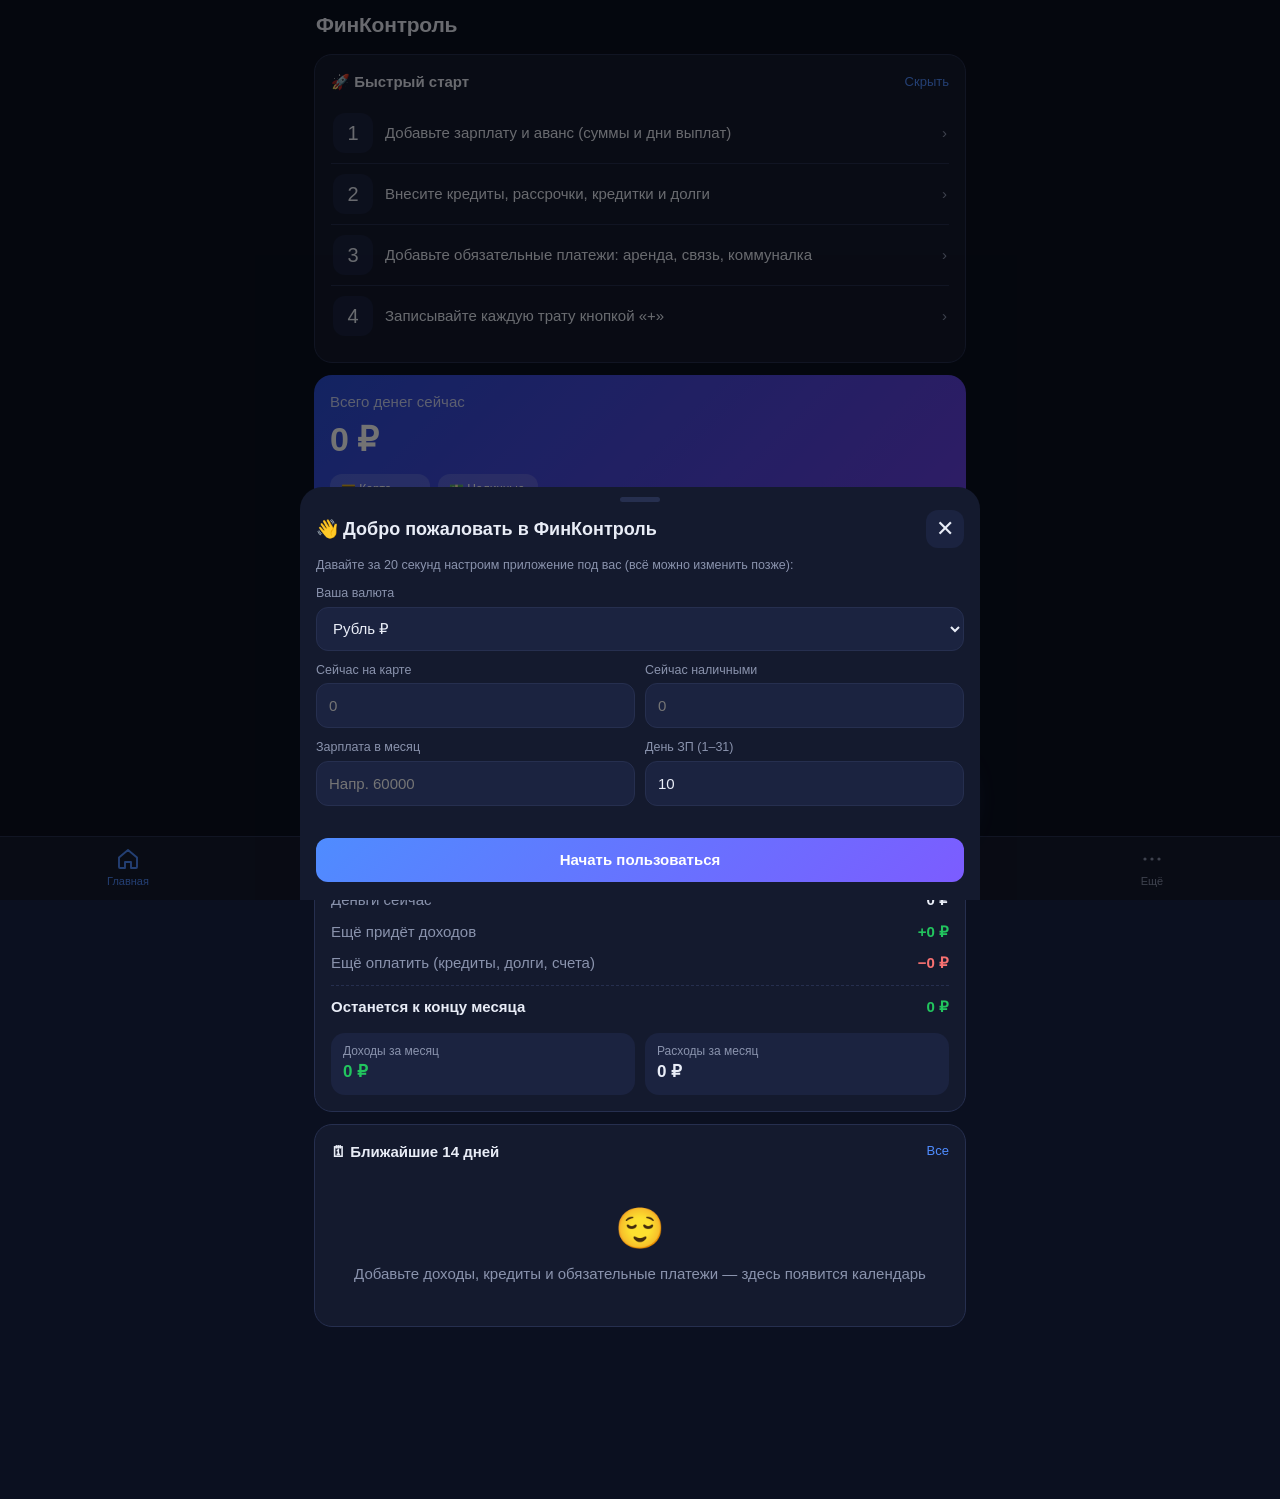
==== index.html @ 0f5fcc61 "Add files via upload" ====
<!doctype html>
<html lang="ru">
<head>
  <meta charset="utf-8">
  <meta name="viewport" content="width=device-width,initial-scale=1,viewport-fit=cover">
  <meta name="theme-color" content="#0b1020">
  <meta name="description" content="Личные финансы: долги, кредиты, зарплата, ежедневные траты и отчёты">
  <meta name="apple-mobile-web-app-capable" content="yes">
  <meta name="mobile-web-app-capable" content="yes">
  <meta name="apple-mobile-web-app-status-bar-style" content="black-translucent">
  <meta name="apple-mobile-web-app-title" content="ФинКонтроль">
  <link rel="manifest" href="manifest.webmanifest">
  <link rel="icon" href="icon.svg" type="image/svg+xml">
  <link rel="apple-touch-icon" href="icon.svg">
  <title>ФинКонтроль</title>
  <link rel="stylesheet" href="styles.css">
</head>
<body>
  <div id="app">
    <header class="topbar">
      <button id="backBtn" class="icon-btn hidden" data-act="back" aria-label="Назад">‹</button>
      <h1 id="title">ФинКонтроль</h1>
      <div id="topActions"></div>
    </header>

    <main id="view"></main>

    <button class="fab" data-act="quickAdd" aria-label="Добавить операцию">+</button>

    <nav class="tabbar">
      <button data-tab="home">
        <svg viewBox="0 0 24 24"><path d="M3 10.5 12 3l9 7.5V20a1 1 0 0 1-1 1h-5v-6H9v6H4a1 1 0 0 1-1-1z"/></svg>
        <span>Главная</span>
      </button>
      <button data-tab="ops">
        <svg viewBox="0 0 24 24"><path d="M4 6h16M4 12h16M4 18h10"/></svg>
        <span>Операции</span>
      </button>
      <button data-tab="debts">
        <svg viewBox="0 0 24 24"><rect x="2.5" y="5" width="19" height="14" rx="2.5"/><path d="M2.5 10h19M6 15h4"/></svg>
        <span>Долги</span>
      </button>
      <button data-tab="reports">
        <svg viewBox="0 0 24 24"><path d="M5 20V11M11 20V4M17 20v-6M2 20h20"/></svg>
        <span>Отчёты</span>
      </button>
      <button data-tab="more">
        <svg viewBox="0 0 24 24"><circle cx="5" cy="12" r="1.6"/><circle cx="12" cy="12" r="1.6"/><circle cx="19" cy="12" r="1.6"/></svg>
        <span>Ещё</span>
      </button>
    </nav>
  </div>

  <div id="sheetWrap" class="sheet-wrap hidden">
    <div class="sheet-backdrop" data-act="closeSheet"></div>
    <div class="sheet" id="sheet"></div>
  </div>

  <input type="file" id="importFile" accept=".json,application/json" hidden>
  <div id="toast" class="toast"></div>
  <div id="lock" class="lock hidden"></div>
  <div id="printArea"></div>

  <script src="core.js"></script>
  <script src="views.js"></script>
  <script src="app.js"></script>
</body>
</html>
---- styles.css ----
:root {
  --bg: #0b1020;
  --card: #141a2e;
  --card2: #1b2340;
  --line: #262f4f;
  --text: #e9edf7;
  --muted: #8a93ad;
  --accent: #4f8cff;
  --accent2: #7c5cff;
  --pos: #22c55e;
  --neg: #f87171;
  --warn: #f59e0b;
  --radius: 18px;
  --tab-h: 64px;
  --safe-b: env(safe-area-inset-bottom, 0px);
  --safe-t: env(safe-area-inset-top, 0px);
  color-scheme: dark;
}
[data-theme="light"] {
  --bg: #f2f4f9;
  --card: #ffffff;
  --card2: #eef1f8;
  --line: #e1e5ef;
  --text: #121829;
  --muted: #6b7490;
  --pos: #16a34a;
  --neg: #dc2626;
  color-scheme: light;
}

* { box-sizing: border-box; -webkit-tap-highlight-color: transparent; }
html, body { margin: 0; background: var(--bg); color: var(--text); }
body {
  font: 15px/1.45 -apple-system, BlinkMacSystemFont, "Segoe UI", Roboto, Inter, Arial, sans-serif;
  min-height: 100vh;
  -webkit-font-smoothing: antialiased;
}
button, input, select, textarea { font: inherit; color: inherit; }
.hidden { display: none !important; }

#app { max-width: 680px; margin: 0 auto; padding-bottom: calc(var(--tab-h) + var(--safe-b) + 96px); }

/* ---------- top bar ---------- */
.topbar {
  position: sticky; top: 0; z-index: 20;
  display: flex; align-items: center; gap: 8px;
  padding: calc(var(--safe-t) + 10px) 16px 10px;
  background: var(--bg);
  background: color-mix(in srgb, var(--bg) 88%, transparent);
  backdrop-filter: blur(14px); -webkit-backdrop-filter: blur(14px);
}
.topbar h1 { font-size: 21px; margin: 0; flex: 1; letter-spacing: -.2px; white-space: nowrap; overflow: hidden; text-overflow: ellipsis; }
.icon-btn {
  border: 0; background: var(--card2); width: 38px; height: 38px; border-radius: 12px;
  font-size: 22px; line-height: 1; cursor: pointer; display: inline-flex; align-items: center; justify-content: center; flex: none;
}
#view { padding: 4px 14px 0; }

/* ---------- tab bar ---------- */
.tabbar {
  position: fixed; left: 0; right: 0; bottom: 0; z-index: 30;
  display: flex; justify-content: space-around;
  height: calc(var(--tab-h) + var(--safe-b)); padding-bottom: var(--safe-b);
  background: var(--card); border-top: 1px solid var(--line);
}
.tabbar button {
  flex: 1; max-width: 140px; border: 0; background: none; color: var(--muted);
  display: flex; flex-direction: column; align-items: center; justify-content: center; gap: 3px;
  font-size: 11px; cursor: pointer;
}
.tabbar svg { width: 24px; height: 24px; fill: none; stroke: currentColor; stroke-width: 1.9; stroke-linecap: round; stroke-linejoin: round; }
.tabbar svg circle { fill: currentColor; stroke: none; }
.tabbar button.active { color: var(--accent); }

.fab {
  position: fixed; z-index: 31; right: max(18px, calc(50% - 322px));
  bottom: calc(var(--tab-h) + var(--safe-b) + 16px);
  width: 60px; height: 60px; border-radius: 20px; border: 0; cursor: pointer;
  background: linear-gradient(135deg, var(--accent), var(--accent2)); color: #fff;
  font-size: 34px; font-weight: 300; line-height: 1;
  box-shadow: 0 10px 30px rgba(79, 140, 255, .45);
}
.fab:active { transform: scale(.94); }

/* ---------- cards ---------- */
.card {
  background: var(--card); border: 1px solid var(--line); border-radius: var(--radius);
  padding: 16px; margin-bottom: 12px;
}
.card-title { font-weight: 650; font-size: 15px; margin-bottom: 10px; display: flex; align-items: center; justify-content: space-between; gap: 8px; }
.card-title .link { font-weight: 500; font-size: 13px; color: var(--accent); background: none; border: 0; cursor: pointer; padding: 0; }
.hero {
  background: linear-gradient(135deg, #2b4fd8 0%, #6a3fe0 100%); border: 0; color: #fff;
}
.hero .muted { color: rgba(255,255,255,.75); }
.big { font-size: 34px; font-weight: 750; letter-spacing: -.8px; margin: 2px 0 10px; }
.big2 { font-size: 28px; font-weight: 750; letter-spacing: -.5px; }
.hero .big.neg { color: #ffd0d0; }
.acc-chips { display: flex; gap: 8px; overflow-x: auto; scrollbar-width: none; }
.acc-chips::-webkit-scrollbar { display: none; }
.acc-chip {
  flex: none; background: rgba(255,255,255,.15); border-radius: 12px; padding: 7px 11px; cursor: pointer;
  display: flex; flex-direction: column; font-size: 12px; min-width: 100px;
}
.acc-chip b { font-size: 14px; }

.muted { color: var(--muted); }
.small { font-size: 12.5px; }
.pos { color: var(--pos); }
.neg { color: var(--neg); }
.warn { color: var(--warn); }
.center { text-align: center; }
.mt { margin-top: 10px; }
.divider { height: 1px; background: var(--line); margin: 12px 0; }

.kv { display: flex; justify-content: space-between; align-items: baseline; gap: 12px; padding: 5px 0; }
.kv span { color: var(--muted); }
.kv b { white-space: nowrap; }
.kv.total { border-top: 1px dashed var(--line); margin-top: 6px; padding-top: 10px; }
.kv.total span { color: var(--text); font-weight: 600; }
.row-between { display: flex; justify-content: space-between; gap: 8px; flex-wrap: wrap; }

.progress { height: 8px; background: var(--card2); border-radius: 99px; overflow: hidden; margin: 10px 0 8px; }
.progress i { display: block; height: 100%; border-radius: 99px; background: var(--accent); transition: width .3s; }
.progress.thin { height: 5px; margin: 6px 0 0; }

.stats { display: grid; grid-template-columns: repeat(2, 1fr); gap: 10px; }
.stat { background: var(--card2); border-radius: 14px; padding: 10px 12px; }
.stat span { display: block; color: var(--muted); font-size: 12px; }
.stat b { font-size: 17px; }

/* ---------- rows / lists ---------- */
.list { display: flex; flex-direction: column; }
.row {
  display: flex; align-items: center; gap: 12px; padding: 10px 2px;
  border-bottom: 1px solid var(--line); cursor: default;
}
.row:last-child { border-bottom: 0; }
.row[data-act] { cursor: pointer; }
.row .ico {
  width: 40px; height: 40px; flex: none; border-radius: 12px; background: var(--card2);
  display: flex; align-items: center; justify-content: center; font-size: 20px;
}
.row .grow { flex: 1; min-width: 0; }
.row .t { font-weight: 560; white-space: nowrap; overflow: hidden; text-overflow: ellipsis; }
.row .s { color: var(--muted); font-size: 12.5px; white-space: nowrap; overflow: hidden; text-overflow: ellipsis; }
.row .amt { font-weight: 650; white-space: nowrap; text-align: right; }
.row.done { opacity: .55; }
.row.overdue .s { color: var(--neg); }
.day-head {
  display: flex; justify-content: space-between; font-size: 13px; color: var(--muted);
  padding: 14px 4px 4px; font-weight: 600;
}
.empty { text-align: center; color: var(--muted); padding: 26px 10px; }
.empty .e { font-size: 40px; display: block; margin-bottom: 6px; }

.badge { font-size: 11.5px; padding: 3px 8px; border-radius: 99px; background: var(--card2); color: var(--muted); white-space: nowrap; }
.badge.ok { background: rgba(34,197,94,.15); color: var(--pos); }
.badge.bad { background: rgba(248,113,113,.15); color: var(--neg); }
.badge.wn { background: rgba(245,158,11,.15); color: var(--warn); }

.alert {
  border-radius: 14px; padding: 12px 14px; margin-bottom: 12px; font-size: 14px;
  background: rgba(248,113,113,.12); border: 1px solid rgba(248,113,113,.35);
}
.alert.info { background: rgba(79,140,255,.1); border-color: rgba(79,140,255,.35); }
.alert.ok { background: rgba(34,197,94,.1); border-color: rgba(34,197,94,.35); }
.alert.wn { background: rgba(245,158,11,.1); border-color: rgba(245,158,11,.4); }

/* ---------- buttons ---------- */
.btn {
  border: 0; border-radius: 12px; padding: 11px 16px; cursor: pointer; font-weight: 600;
  background: var(--card2); display: inline-flex; align-items: center; justify-content: center; gap: 6px;
}
.btn.sm { padding: 7px 11px; font-size: 13px; border-radius: 10px; }
.btn.primary { background: linear-gradient(135deg, var(--accent), var(--accent2)); color: #fff; }
.btn.danger { background: rgba(248,113,113,.15); color: var(--neg); }
.btn.ghost { background: transparent; border: 1px dashed var(--line); color: var(--accent); }
.btn.block { width: 100%; }
.btn:active { transform: scale(.97); }
.btns { display: flex; gap: 8px; flex-wrap: wrap; margin-top: 12px; }
.btns .btn { flex: 1; min-width: 120px; }
.grow { flex: 1; }

.chips { display: flex; gap: 6px; overflow-x: auto; padding: 2px 0 10px; scrollbar-width: none; }
.chips::-webkit-scrollbar { display: none; }
.chip {
  flex: none; border: 1px solid var(--line); background: var(--card); border-radius: 99px;
  padding: 7px 13px; font-size: 13px; cursor: pointer; white-space: nowrap;
}
.chip.active { background: var(--accent); border-color: var(--accent); color: #fff; }

.month-switch { display: flex; align-items: center; justify-content: space-between; margin-bottom: 10px; }
.month-switch b { font-size: 17px; }
.search {
  width: 100%; border: 1px solid var(--line); background: var(--card); border-radius: 12px;
  padding: 11px 14px; margin-bottom: 10px; outline: none;
}

/* ---------- menu tiles ---------- */
.tiles { display: grid; grid-template-columns: repeat(2, 1fr); gap: 10px; }
.tile {
  background: var(--card); border: 1px solid var(--line); border-radius: var(--radius);
  padding: 14px; cursor: pointer; text-align: left;
}
.tile .e { font-size: 26px; }
.tile b { display: block; margin-top: 6px; }
.tile span { color: var(--muted); font-size: 12.5px; }

/* ---------- debt card ---------- */
.debt .head { display: flex; gap: 12px; align-items: center; }
.debt .head .ico { width: 44px; height: 44px; border-radius: 14px; background: var(--card2); display: flex; align-items: center; justify-content: center; font-size: 22px; flex: none; }
.debt .rem { font-size: 22px; font-weight: 750; }
.debt .meta { display: grid; grid-template-columns: repeat(3, 1fr); gap: 8px; margin-top: 10px; }
.debt .meta div { background: var(--card2); border-radius: 12px; padding: 8px 10px; font-size: 12px; color: var(--muted); }
.debt .meta b { display: block; color: var(--text); font-size: 13.5px; }
.debt .close-txt { font-size: 13px; margin-top: 10px; }

.strategy { display: grid; grid-template-columns: 1fr 1fr; gap: 10px; }
.strategy > div { background: var(--card2); border-radius: 14px; padding: 12px; }
.strategy h4 { margin: 0 0 6px; font-size: 14px; }
.strategy ol { margin: 6px 0 0; padding-left: 18px; font-size: 12.5px; color: var(--muted); }

/* ---------- reports ---------- */
.donut-wrap { display: flex; justify-content: center; margin: 4px 0 8px; }
.donut { width: 210px; height: 210px; }
.donut .d1 { font-size: 16px; font-weight: 750; fill: var(--text); }
.donut .d2 { font-size: 10px; fill: var(--muted); }
.dot { width: 10px; height: 10px; border-radius: 50%; flex: none; }
.bars { display: flex; align-items: flex-end; gap: 2px; height: 140px; padding-top: 6px; }
.bar { flex: 1; height: 100%; display: flex; flex-direction: column; justify-content: flex-end; align-items: center; min-width: 0; }
.bar i { display: block; width: 100%; max-width: 22px; background: linear-gradient(180deg, var(--accent), var(--accent2)); border-radius: 4px 4px 1px 1px; min-height: 1px; }
.bar span { font-size: 9.5px; color: var(--muted); height: 14px; margin-top: 3px; white-space: nowrap; }
.insight { display: flex; gap: 10px; padding: 8px 0; border-bottom: 1px solid var(--line); font-size: 14px; }
.insight:last-child { border-bottom: 0; }
.insight .e { font-size: 20px; flex: none; }

/* ---------- forms / sheet ---------- */
.sheet-wrap { position: fixed; inset: 0; z-index: 100; }
.sheet-backdrop { position: absolute; inset: 0; background: rgba(0,0,0,.55); opacity: 0; transition: opacity .2s; }
.sheet {
  position: absolute; left: 0; right: 0; bottom: 0; margin: 0 auto; max-width: 680px;
  max-height: 92vh; overflow-y: auto; overscroll-behavior: contain;
  background: var(--card); border-radius: 22px 22px 0 0; padding: 8px 16px calc(18px + var(--safe-b));
  transform: translateY(100%); transition: transform .22s ease-out;
}
.sheet-wrap.open .sheet { transform: none; }
.sheet-wrap.open .sheet-backdrop { opacity: 1; }
.sheet-handle { width: 40px; height: 5px; border-radius: 9px; background: var(--line); margin: 2px auto 8px; }
.sheet-head { display: flex; align-items: center; justify-content: space-between; margin-bottom: 8px; }
.sheet-head h3 { margin: 0; font-size: 18px; }
.sheet-actions { display: flex; gap: 8px; margin-top: 14px; position: sticky; bottom: 0; background: var(--card); padding-top: 8px; }

.form { display: flex; flex-direction: column; gap: 10px; }
.field { display: flex; flex-direction: column; gap: 4px; min-width: 0; }
.field > span { font-size: 12.5px; color: var(--muted); }
.field small { color: var(--muted); font-size: 11.5px; }
.field input, .field select, .field textarea, .inp {
  width: 100%; border: 1px solid var(--line); background: var(--card2); border-radius: 12px;
  padding: 11px 12px; outline: none; min-height: 44px;
}
.field input:focus, .field select:focus, .inp:focus, .amount-input:focus { border-color: var(--accent); }
.grid2 { display: grid; grid-template-columns: 1fr 1fr; gap: 10px; }
.check { display: flex; align-items: center; gap: 10px; font-size: 14px; padding: 4px 0; }
.check input { width: 20px; height: 20px; accent-color: var(--accent); }
.amount-input {
  width: 100%; border: 1px solid var(--line); background: var(--card2); border-radius: 14px;
  padding: 12px; font-size: 32px; font-weight: 750; text-align: center; outline: none;
}
.preview { background: var(--card2); border-radius: 12px; padding: 10px 12px; font-size: 13.5px; }
.preview:empty { display: none; }

.seg { display: flex; background: var(--card2); border-radius: 12px; padding: 3px; }
.seg label { flex: 1; }
.seg input { display: none; }
.seg span { display: block; text-align: center; padding: 9px 6px; border-radius: 10px; cursor: pointer; font-weight: 600; font-size: 14px; color: var(--muted); }
.seg input:checked + span { background: var(--card); color: var(--text); box-shadow: 0 1px 4px rgba(0,0,0,.2); }

.cat-grid { display: grid; grid-template-columns: repeat(4, 1fr); gap: 6px; max-height: 236px; overflow-y: auto; }
.cat-grid:empty { display: none; }
.cat-chip input { display: none; }
.cat-chip span {
  display: flex; flex-direction: column; align-items: center; gap: 2px; text-align: center;
  padding: 7px 3px; border-radius: 12px; border: 1.5px solid transparent; background: var(--card2);
  font-size: 11px; line-height: 1.15; cursor: pointer; height: 100%; word-break: break-word;
}
.cat-chip b { font-size: 21px; font-weight: 400; }
.cat-chip input:checked + span { border-color: var(--c, var(--accent)); background: color-mix(in srgb, var(--c, var(--accent)) 18%, var(--card2)); }

.palette { display: flex; flex-wrap: wrap; gap: 8px; }
.palette label input { display: none; }
.palette .sw { width: 30px; height: 30px; border-radius: 50%; display: block; border: 3px solid transparent; cursor: pointer; }
.palette input:checked + .sw { border-color: var(--text); }
.emoji-pick { display: flex; flex-wrap: wrap; gap: 4px; }
.emoji-pick button { border: 0; background: var(--card2); border-radius: 8px; width: 36px; height: 36px; font-size: 19px; cursor: pointer; }

.budget-inp { width: 110px; text-align: right; }

/* ---------- toast ---------- */
.toast {
  position: fixed; left: 50%; bottom: calc(var(--tab-h) + var(--safe-b) + 90px); z-index: 200;
  transform: translateX(-50%) translateY(20px); opacity: 0; pointer-events: none;
  background: #111827; color: #fff; padding: 10px 16px; border-radius: 12px; font-size: 14px;
  transition: .2s; max-width: 90vw; text-align: center; box-shadow: 0 8px 24px rgba(0,0,0,.35);
}
.toast.show { opacity: 1; transform: translateX(-50%) translateY(0); }

/* ---------- lock ---------- */
.lock { position: fixed; inset: 0; z-index: 500; background: var(--bg); display: flex; align-items: center; justify-content: center; }
.lock-box { text-align: center; }
.lock-logo { font-size: 46px; }
.dots { display: flex; gap: 14px; justify-content: center; margin: 18px 0 26px; }
.dots i { width: 14px; height: 14px; border-radius: 50%; border: 2px solid var(--muted); }
.dots i.on { background: var(--accent); border-color: var(--accent); }
.keypad { display: grid; grid-template-columns: repeat(3, 74px); gap: 14px; }
.keypad button { height: 74px; border-radius: 50%; border: 0; background: var(--card2); font-size: 26px; cursor: pointer; }
.lock-forgot { margin-top: 22px; background: none; border: 0; color: var(--muted); font-size: 13px; cursor: pointer; }

/* ---------- print ---------- */
#printArea { display: none; }
@media print {
  body { background: #fff; color: #000; }
  #app, .sheet-wrap, .toast, .lock { display: none !important; }
  #printArea { display: block; font: 12px/1.4 Arial, sans-serif; color: #000; }
  #printArea h1 { font-size: 20px; margin: 0 0 4px; }
  #printArea h2 { font-size: 15px; margin: 18px 0 6px; }
  #printArea table { width: 100%; border-collapse: collapse; }
  #printArea th, #printArea td { border-bottom: 1px solid #ccc; padding: 4px 6px; text-align: left; }
  #printArea td.r, #printArea th.r { text-align: right; }
}

@media (max-width: 380px) {
  .cat-grid { grid-template-columns: repeat(3, 1fr); }
  .big { font-size: 30px; }
  .debt .meta { grid-template-columns: repeat(2, 1fr); }
  .strategy { grid-template-columns: 1fr; }
}
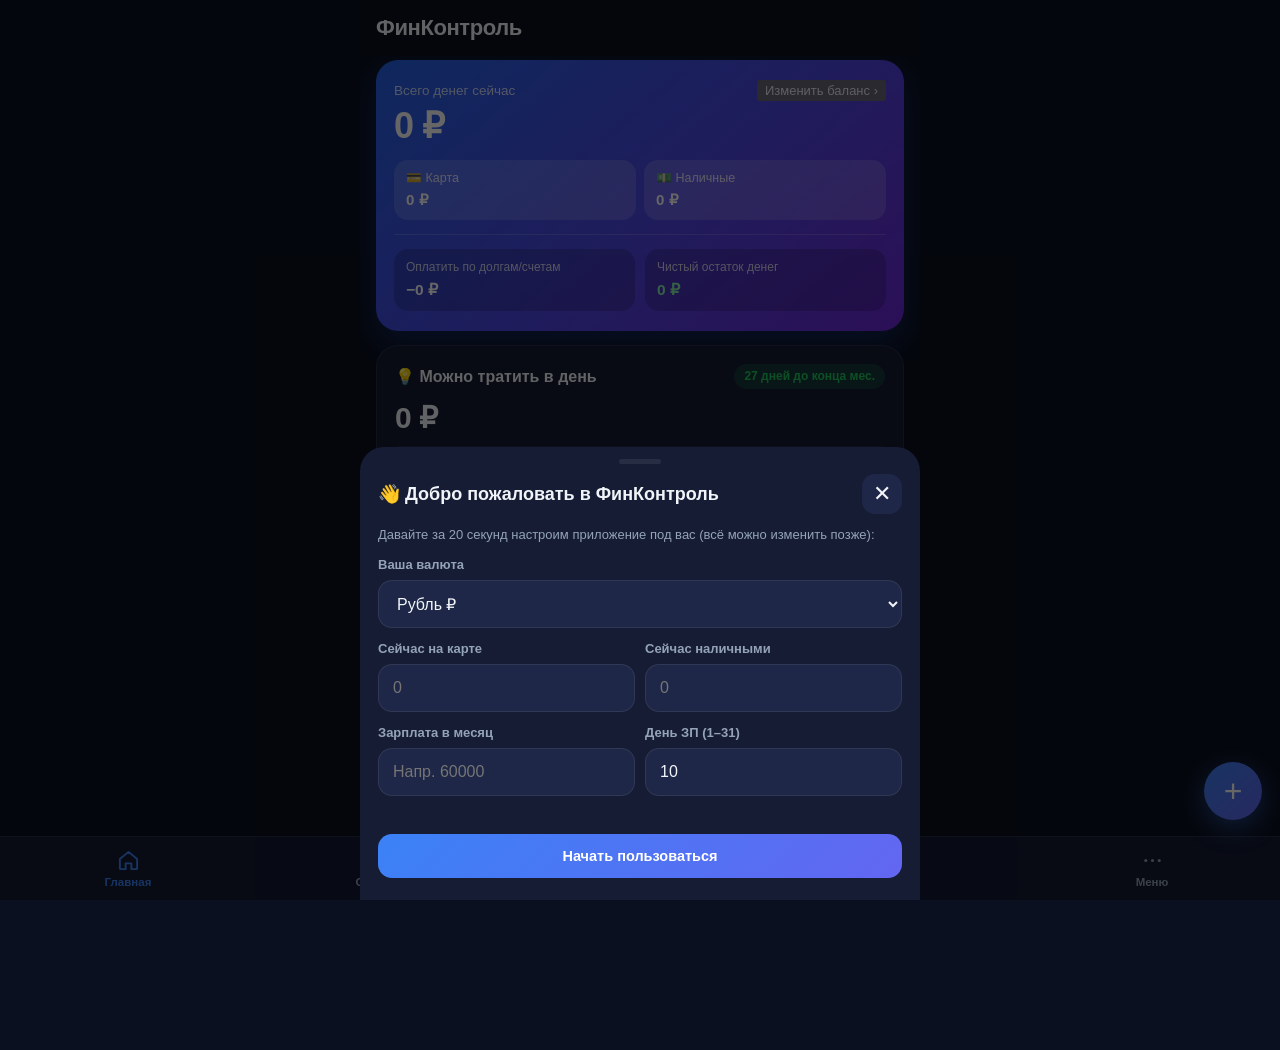
==== commit 3bc29919: "Add files via upload" ====
--- a/index.html
+++ b/index.html
@@ -2,18 +2,19 @@
 <html lang="ru">
 <head>
   <meta charset="utf-8">
-  <meta name="viewport" content="width=device-width,initial-scale=1,viewport-fit=cover">
+  <meta name="viewport" content="width=device-width,initial-scale=1,maximum-scale=1,minimum-scale=1,user-scalable=no,viewport-fit=cover">
   <meta name="theme-color" content="#0b1020">
   <meta name="description" content="Личные финансы: долги, кредиты, зарплата, ежедневные траты и отчёты">
   <meta name="apple-mobile-web-app-capable" content="yes">
   <meta name="mobile-web-app-capable" content="yes">
   <meta name="apple-mobile-web-app-status-bar-style" content="black-translucent">
   <meta name="apple-mobile-web-app-title" content="ФинКонтроль">
+  <meta name="format-detection" content="telephone=no">
   <link rel="manifest" href="manifest.webmanifest">
   <link rel="icon" href="icon.svg" type="image/svg+xml">
   <link rel="apple-touch-icon" href="icon.svg">
   <title>ФинКонтроль</title>
-  <link rel="stylesheet" href="styles.css">
+  <link rel="stylesheet" href="styles.css?v=2">
 </head>
 <body>
   <div id="app">
@@ -46,7 +47,7 @@
       </button>
       <button data-tab="more">
         <svg viewBox="0 0 24 24"><circle cx="5" cy="12" r="1.6"/><circle cx="12" cy="12" r="1.6"/><circle cx="19" cy="12" r="1.6"/></svg>
-        <span>Ещё</span>
+        <span>Меню</span>
       </button>
     </nav>
   </div>
@@ -61,8 +62,8 @@
   <div id="lock" class="lock hidden"></div>
   <div id="printArea"></div>
 
-  <script src="core.js"></script>
-  <script src="views.js"></script>
-  <script src="app.js"></script>
+  <script src="core.js?v=2"></script>
+  <script src="views.js?v=2"></script>
+  <script src="app.js?v=2"></script>
 </body>
 </html>
--- a/styles.css
+++ b/styles.css
@@ -1,311 +1,887 @@
 :root {
   --bg: #0b1020;
-  --card: #141a2e;
-  --card2: #1b2340;
-  --line: #262f4f;
-  --text: #e9edf7;
-  --muted: #8a93ad;
-  --accent: #4f8cff;
-  --accent2: #7c5cff;
+  --card: #151c33;
+  --card2: #1e2747;
+  --line: rgba(255, 255, 255, 0.08);
+  --text: #f1f5f9;
+  --muted: #94a3b8;
+  --accent: #3b82f6;
+  --accent2: #6366f1;
   --pos: #22c55e;
   --neg: #f87171;
   --warn: #f59e0b;
-  --radius: 18px;
+  --radius: 22px;
   --tab-h: 64px;
   --safe-b: env(safe-area-inset-bottom, 0px);
   --safe-t: env(safe-area-inset-top, 0px);
   color-scheme: dark;
 }
 [data-theme="light"] {
-  --bg: #f2f4f9;
+  --bg: #f1f5f9;
   --card: #ffffff;
-  --card2: #eef1f8;
-  --line: #e1e5ef;
-  --text: #121829;
-  --muted: #6b7490;
+  --card2: #f1f5f9;
+  --line: rgba(15, 23, 42, 0.08);
+  --text: #0f172a;
+  --muted: #64748b;
   --pos: #16a34a;
   --neg: #dc2626;
   color-scheme: light;
 }
 
-* { box-sizing: border-box; -webkit-tap-highlight-color: transparent; }
-html, body { margin: 0; background: var(--bg); color: var(--text); }
+/* Жёсткая фиксация от шатания влево-вправо и зума на iPhone */
+*, *::before, *::after {
+  box-sizing: border-box;
+  -webkit-tap-highlight-color: transparent;
+}
+html, body {
+  margin: 0;
+  padding: 0;
+  width: 100%;
+  max-width: 100vw;
+  overflow-x: hidden;
+  overscroll-behavior-x: none;
+  background: var(--bg);
+  color: var(--text);
+  -webkit-text-size-adjust: 100%;
+  touch-action: pan-y;
+  user-select: none;
+  -webkit-user-select: none;
+}
 body {
-  font: 15px/1.45 -apple-system, BlinkMacSystemFont, "Segoe UI", Roboto, Inter, Arial, sans-serif;
+  font: 15.5px/1.45 -apple-system, BlinkMacSystemFont, "SF Pro Text", "Segoe UI", Roboto, sans-serif;
   min-height: 100vh;
+  min-height: 100dvh;
   -webkit-font-smoothing: antialiased;
 }
-button, input, select, textarea { font: inherit; color: inherit; }
+input, textarea, select {
+  user-select: text;
+  -webkit-user-select: text;
+  /* ВАЖНО: 16px запрещает iOS Safari приближать страницу при нажатии на поле! */
+  font-size: 16px !important;
+  font-family: inherit;
+  color: inherit;
+}
+button {
+  font-family: inherit;
+  font-size: inherit;
+  color: inherit;
+  touch-action: manipulation;
+}
 .hidden { display: none !important; }
 
-#app { max-width: 680px; margin: 0 auto; padding-bottom: calc(var(--tab-h) + var(--safe-b) + 96px); }
-
-/* ---------- top bar ---------- */
+#app {
+  width: 100%;
+  max-width: 560px;
+  margin: 0 auto;
+  padding-bottom: calc(var(--tab-h) + var(--safe-b) + 92px);
+  overflow-x: hidden;
+}
+
+/* ---------- Шапка ---------- */
 .topbar {
-  position: sticky; top: 0; z-index: 20;
-  display: flex; align-items: center; gap: 8px;
-  padding: calc(var(--safe-t) + 10px) 16px 10px;
+  position: sticky;
+  top: 0;
+  z-index: 20;
+  display: flex;
+  align-items: center;
+  gap: 10px;
+  padding: calc(var(--safe-t) + 12px) 16px 12px;
   background: var(--bg);
-  background: color-mix(in srgb, var(--bg) 88%, transparent);
-  backdrop-filter: blur(14px); -webkit-backdrop-filter: blur(14px);
-}
-.topbar h1 { font-size: 21px; margin: 0; flex: 1; letter-spacing: -.2px; white-space: nowrap; overflow: hidden; text-overflow: ellipsis; }
+  background: color-mix(in srgb, var(--bg) 90%, transparent);
+  backdrop-filter: blur(16px);
+  -webkit-backdrop-filter: blur(16px);
+}
+.topbar h1 {
+  font-size: 22px;
+  font-weight: 750;
+  margin: 0;
+  flex: 1;
+  letter-spacing: -0.4px;
+  white-space: nowrap;
+  overflow: hidden;
+  text-overflow: ellipsis;
+}
 .icon-btn {
-  border: 0; background: var(--card2); width: 38px; height: 38px; border-radius: 12px;
-  font-size: 22px; line-height: 1; cursor: pointer; display: inline-flex; align-items: center; justify-content: center; flex: none;
-}
-#view { padding: 4px 14px 0; }
-
-/* ---------- tab bar ---------- */
+  border: 0;
+  background: var(--card2);
+  width: 40px;
+  height: 40px;
+  border-radius: 13px;
+  font-size: 22px;
+  line-height: 1;
+  cursor: pointer;
+  display: inline-flex;
+  align-items: center;
+  justify-content: center;
+  flex: none;
+}
+#view {
+  padding: 4px 16px 0;
+  width: 100%;
+  overflow-x: hidden;
+}
+
+/* ---------- Нижнее меню (TabBar) ---------- */
 .tabbar {
-  position: fixed; left: 0; right: 0; bottom: 0; z-index: 30;
-  display: flex; justify-content: space-around;
-  height: calc(var(--tab-h) + var(--safe-b)); padding-bottom: var(--safe-b);
-  background: var(--card); border-top: 1px solid var(--line);
+  position: fixed;
+  left: 0;
+  right: 0;
+  bottom: 0;
+  z-index: 30;
+  display: flex;
+  justify-content: space-around;
+  height: calc(var(--tab-h) + var(--safe-b));
+  padding-bottom: var(--safe-b);
+  background: var(--card);
+  background: color-mix(in srgb, var(--card) 94%, transparent);
+  backdrop-filter: blur(20px);
+  -webkit-backdrop-filter: blur(20px);
+  border-top: 1px solid var(--line);
 }
 .tabbar button {
-  flex: 1; max-width: 140px; border: 0; background: none; color: var(--muted);
-  display: flex; flex-direction: column; align-items: center; justify-content: center; gap: 3px;
-  font-size: 11px; cursor: pointer;
-}
-.tabbar svg { width: 24px; height: 24px; fill: none; stroke: currentColor; stroke-width: 1.9; stroke-linecap: round; stroke-linejoin: round; }
+  flex: 1;
+  max-width: 120px;
+  border: 0;
+  background: none;
+  color: var(--muted);
+  display: flex;
+  flex-direction: column;
+  align-items: center;
+  justify-content: center;
+  gap: 4px;
+  font-size: 11.5px;
+  font-weight: 550;
+  cursor: pointer;
+  padding: 4px 0;
+}
+.tabbar svg {
+  width: 23px;
+  height: 23px;
+  fill: none;
+  stroke: currentColor;
+  stroke-width: 2;
+  stroke-linecap: round;
+  stroke-linejoin: round;
+}
 .tabbar svg circle { fill: currentColor; stroke: none; }
-.tabbar button.active { color: var(--accent); }
-
+.tabbar button.active { color: var(--accent); font-weight: 650; }
+
+/* Плавающая кнопка "+" */
 .fab {
-  position: fixed; z-index: 31; right: max(18px, calc(50% - 322px));
+  position: fixed;
+  z-index: 31;
+  right: 18px;
   bottom: calc(var(--tab-h) + var(--safe-b) + 16px);
-  width: 60px; height: 60px; border-radius: 20px; border: 0; cursor: pointer;
-  background: linear-gradient(135deg, var(--accent), var(--accent2)); color: #fff;
-  font-size: 34px; font-weight: 300; line-height: 1;
-  box-shadow: 0 10px 30px rgba(79, 140, 255, .45);
-}
-.fab:active { transform: scale(.94); }
-
-/* ---------- cards ---------- */
+  width: 58px;
+  height: 58px;
+  border-radius: 50%;
+  border: 0;
+  cursor: pointer;
+  background: linear-gradient(135deg, var(--accent), var(--accent2));
+  color: #fff;
+  font-size: 32px;
+  font-weight: 400;
+  line-height: 1;
+  display: flex;
+  align-items: center;
+  justify-content: center;
+  box-shadow: 0 8px 25px rgba(59, 130, 246, 0.45);
+}
+.fab:active { transform: scale(0.93); }
+
+/* ---------- Карточки ---------- */
 .card {
-  background: var(--card); border: 1px solid var(--line); border-radius: var(--radius);
-  padding: 16px; margin-bottom: 12px;
-}
-.card-title { font-weight: 650; font-size: 15px; margin-bottom: 10px; display: flex; align-items: center; justify-content: space-between; gap: 8px; }
-.card-title .link { font-weight: 500; font-size: 13px; color: var(--accent); background: none; border: 0; cursor: pointer; padding: 0; }
+  background: var(--card);
+  border: 1px solid var(--line);
+  border-radius: var(--radius);
+  padding: 18px;
+  margin-bottom: 14px;
+  width: 100%;
+  overflow: hidden;
+}
+.card-title {
+  font-weight: 700;
+  font-size: 16px;
+  margin-bottom: 12px;
+  display: flex;
+  align-items: center;
+  justify-content: space-between;
+  gap: 8px;
+}
+.card-title .link {
+  font-weight: 600;
+  font-size: 13.5px;
+  color: var(--accent);
+  background: none;
+  border: 0;
+  cursor: pointer;
+  padding: 4px 0;
+  white-space: nowrap;
+}
+
+/* Главная карточка баланса */
 .hero {
-  background: linear-gradient(135deg, #2b4fd8 0%, #6a3fe0 100%); border: 0; color: #fff;
-}
-.hero .muted { color: rgba(255,255,255,.75); }
-.big { font-size: 34px; font-weight: 750; letter-spacing: -.8px; margin: 2px 0 10px; }
-.big2 { font-size: 28px; font-weight: 750; letter-spacing: -.5px; }
-.hero .big.neg { color: #ffd0d0; }
-.acc-chips { display: flex; gap: 8px; overflow-x: auto; scrollbar-width: none; }
-.acc-chips::-webkit-scrollbar { display: none; }
+  background: linear-gradient(140deg, #2563eb 0%, #4f46e5 55%, #6d28d9 100%);
+  border: 0;
+  color: #fff;
+  padding: 20px 18px;
+  box-shadow: 0 12px 32px rgba(37, 99, 235, 0.28);
+}
+.hero .muted { color: rgba(255, 255, 255, 0.78); }
+.big {
+  font-size: clamp(28px, 8vw, 36px);
+  font-weight: 800;
+  letter-spacing: -0.8px;
+  margin: 4px 0 14px;
+  line-height: 1.15;
+  word-break: break-word;
+}
+.big2 {
+  font-size: clamp(24px, 7vw, 30px);
+  font-weight: 800;
+  letter-spacing: -0.6px;
+  line-height: 1.15;
+}
+.hero .big.neg { color: #fecaca; }
+
+.hero-summary {
+  display: grid;
+  grid-template-columns: 1fr 1fr;
+  gap: 10px;
+  margin-top: 14px;
+  padding-top: 14px;
+  border-top: 1px solid rgba(255, 255, 255, 0.16);
+}
+.hero-box {
+  background: rgba(0, 0, 0, 0.18);
+  border-radius: 14px;
+  padding: 10px 12px;
+}
+.hero-box span {
+  display: block;
+  font-size: 12px;
+  color: rgba(255, 255, 255, 0.78);
+  margin-bottom: 2px;
+}
+.hero-box b {
+  font-size: 15.5px;
+  font-weight: 750;
+  display: block;
+}
+
+.acc-chips {
+  display: grid;
+  grid-template-columns: repeat(auto-fit, minmax(125px, 1fr));
+  gap: 8px;
+}
 .acc-chip {
-  flex: none; background: rgba(255,255,255,.15); border-radius: 12px; padding: 7px 11px; cursor: pointer;
-  display: flex; flex-direction: column; font-size: 12px; min-width: 100px;
-}
-.acc-chip b { font-size: 14px; }
+  background: rgba(255, 255, 255, 0.15);
+  border-radius: 14px;
+  padding: 9px 12px;
+  cursor: pointer;
+  display: flex;
+  flex-direction: column;
+  gap: 2px;
+  font-size: 12.5px;
+}
+.acc-chip span {
+  color: rgba(255, 255, 255, 0.85);
+  white-space: nowrap;
+  overflow: hidden;
+  text-overflow: ellipsis;
+}
+.acc-chip b {
+  font-size: 15px;
+  font-weight: 700;
+}
 
 .muted { color: var(--muted); }
-.small { font-size: 12.5px; }
+.small { font-size: 13px; line-height: 1.4; }
 .pos { color: var(--pos); }
 .neg { color: var(--neg); }
 .warn { color: var(--warn); }
 .center { text-align: center; }
-.mt { margin-top: 10px; }
-.divider { height: 1px; background: var(--line); margin: 12px 0; }
-
-.kv { display: flex; justify-content: space-between; align-items: baseline; gap: 12px; padding: 5px 0; }
+.mt { margin-top: 12px; }
+.divider { height: 1px; background: var(--line); margin: 14px 0; }
+
+.kv {
+  display: flex;
+  justify-content: space-between;
+  align-items: baseline;
+  gap: 12px;
+  padding: 7px 0;
+  font-size: 14.5px;
+}
 .kv span { color: var(--muted); }
-.kv b { white-space: nowrap; }
-.kv.total { border-top: 1px dashed var(--line); margin-top: 6px; padding-top: 10px; }
-.kv.total span { color: var(--text); font-weight: 600; }
-.row-between { display: flex; justify-content: space-between; gap: 8px; flex-wrap: wrap; }
-
-.progress { height: 8px; background: var(--card2); border-radius: 99px; overflow: hidden; margin: 10px 0 8px; }
-.progress i { display: block; height: 100%; border-radius: 99px; background: var(--accent); transition: width .3s; }
-.progress.thin { height: 5px; margin: 6px 0 0; }
-
-.stats { display: grid; grid-template-columns: repeat(2, 1fr); gap: 10px; }
-.stat { background: var(--card2); border-radius: 14px; padding: 10px 12px; }
-.stat span { display: block; color: var(--muted); font-size: 12px; }
-.stat b { font-size: 17px; }
-
-/* ---------- rows / lists ---------- */
+.kv b { white-space: nowrap; font-weight: 650; }
+.kv.total {
+  border-top: 1px dashed var(--line);
+  margin-top: 6px;
+  padding-top: 12px;
+  font-size: 15.5px;
+}
+.kv.total span { color: var(--text); font-weight: 650; }
+.row-between {
+  display: flex;
+  justify-content: space-between;
+  align-items: center;
+  gap: 8px;
+  flex-wrap: wrap;
+}
+
+.progress {
+  height: 9px;
+  background: var(--card2);
+  border-radius: 99px;
+  overflow: hidden;
+  margin: 10px 0;
+}
+.progress i {
+  display: block;
+  height: 100%;
+  border-radius: 99px;
+  background: var(--accent);
+  transition: width 0.25s ease;
+}
+.progress.thin { height: 6px; margin: 6px 0 0; }
+
+.stats {
+  display: grid;
+  grid-template-columns: repeat(2, 1fr);
+  gap: 10px;
+}
+.stat {
+  background: var(--card2);
+  border-radius: 15px;
+  padding: 12px 14px;
+  min-width: 0;
+}
+.stat span {
+  display: block;
+  color: var(--muted);
+  font-size: 12.5px;
+  margin-bottom: 3px;
+}
+.stat b {
+  font-size: 16.5px;
+  font-weight: 750;
+  display: block;
+  word-break: break-word;
+}
+
+/* ---------- Списки и строки ---------- */
 .list { display: flex; flex-direction: column; }
 .row {
-  display: flex; align-items: center; gap: 12px; padding: 10px 2px;
-  border-bottom: 1px solid var(--line); cursor: default;
+  display: flex;
+  align-items: center;
+  gap: 12px;
+  padding: 12px 2px;
+  border-bottom: 1px solid var(--line);
+  min-width: 0;
 }
 .row:last-child { border-bottom: 0; }
 .row[data-act] { cursor: pointer; }
 .row .ico {
-  width: 40px; height: 40px; flex: none; border-radius: 12px; background: var(--card2);
-  display: flex; align-items: center; justify-content: center; font-size: 20px;
+  width: 42px;
+  height: 42px;
+  flex: none;
+  border-radius: 14px;
+  background: var(--card2);
+  display: flex;
+  align-items: center;
+  justify-content: center;
+  font-size: 20px;
 }
 .row .grow { flex: 1; min-width: 0; }
-.row .t { font-weight: 560; white-space: nowrap; overflow: hidden; text-overflow: ellipsis; }
-.row .s { color: var(--muted); font-size: 12.5px; white-space: nowrap; overflow: hidden; text-overflow: ellipsis; }
-.row .amt { font-weight: 650; white-space: nowrap; text-align: right; }
-.row.done { opacity: .55; }
-.row.overdue .s { color: var(--neg); }
+.row .t {
+  font-weight: 600;
+  font-size: 15px;
+  line-height: 1.3;
+  word-break: break-word;
+}
+.row .s {
+  color: var(--muted);
+  font-size: 13px;
+  line-height: 1.35;
+  margin-top: 2px;
+  word-break: break-word;
+}
+.row .amt {
+  font-weight: 700;
+  font-size: 15px;
+  white-space: nowrap;
+  text-align: right;
+  flex: none;
+}
+.row.done { opacity: 0.55; }
+.row.overdue .s { color: var(--neg); font-weight: 500; }
+
+/* Специальная строка для календаря платежей — чтобы кнопки никогда не сжимали текст */
+.plan-item {
+  display: flex;
+  flex-direction: column;
+  gap: 10px;
+  padding: 13px 0;
+  border-bottom: 1px solid var(--line);
+}
+.plan-item:last-child { border-bottom: 0; }
+.plan-item-top {
+  display: flex;
+  align-items: center;
+  gap: 12px;
+}
+.plan-item-actions {
+  display: flex;
+  gap: 8px;
+  padding-left: 54px;
+}
+.plan-item-actions .btn { flex: 1; }
+
 .day-head {
-  display: flex; justify-content: space-between; font-size: 13px; color: var(--muted);
-  padding: 14px 4px 4px; font-weight: 600;
-}
-.empty { text-align: center; color: var(--muted); padding: 26px 10px; }
-.empty .e { font-size: 40px; display: block; margin-bottom: 6px; }
-
-.badge { font-size: 11.5px; padding: 3px 8px; border-radius: 99px; background: var(--card2); color: var(--muted); white-space: nowrap; }
-.badge.ok { background: rgba(34,197,94,.15); color: var(--pos); }
-.badge.bad { background: rgba(248,113,113,.15); color: var(--neg); }
-.badge.wn { background: rgba(245,158,11,.15); color: var(--warn); }
+  display: flex;
+  justify-content: space-between;
+  font-size: 13.5px;
+  color: var(--muted);
+  padding: 16px 4px 6px;
+  font-weight: 650;
+}
+.empty {
+  text-align: center;
+  color: var(--muted);
+  padding: 24px 12px;
+  font-size: 14.5px;
+  line-height: 1.5;
+}
+.empty .e { font-size: 40px; display: block; margin-bottom: 8px; }
+
+.badge {
+  font-size: 12px;
+  font-weight: 600;
+  padding: 4px 10px;
+  border-radius: 99px;
+  background: var(--card2);
+  color: var(--muted);
+  white-space: nowrap;
+  flex: none;
+}
+.badge.ok { background: rgba(34, 197, 94, 0.16); color: var(--pos); }
+.badge.bad { background: rgba(248, 113, 113, 0.16); color: var(--neg); }
+.badge.wn { background: rgba(245, 158, 11, 0.16); color: var(--warn); }
 
 .alert {
-  border-radius: 14px; padding: 12px 14px; margin-bottom: 12px; font-size: 14px;
-  background: rgba(248,113,113,.12); border: 1px solid rgba(248,113,113,.35);
-}
-.alert.info { background: rgba(79,140,255,.1); border-color: rgba(79,140,255,.35); }
-.alert.ok { background: rgba(34,197,94,.1); border-color: rgba(34,197,94,.35); }
-.alert.wn { background: rgba(245,158,11,.1); border-color: rgba(245,158,11,.4); }
-
-/* ---------- buttons ---------- */
+  border-radius: 16px;
+  padding: 14px 16px;
+  margin-bottom: 14px;
+  font-size: 14px;
+  line-height: 1.45;
+  background: rgba(248, 113, 113, 0.12);
+  border: 1px solid rgba(248, 113, 113, 0.3);
+}
+.alert.info { background: rgba(59, 130, 246, 0.1); border-color: rgba(59, 130, 246, 0.3); }
+.alert.ok { background: rgba(34, 197, 94, 0.1); border-color: rgba(34, 197, 94, 0.3); }
+.alert.wn { background: rgba(245, 158, 11, 0.1); border-color: rgba(245, 158, 11, 0.35); }
+
+/* ---------- Кнопки ---------- */
 .btn {
-  border: 0; border-radius: 12px; padding: 11px 16px; cursor: pointer; font-weight: 600;
-  background: var(--card2); display: inline-flex; align-items: center; justify-content: center; gap: 6px;
-}
-.btn.sm { padding: 7px 11px; font-size: 13px; border-radius: 10px; }
-.btn.primary { background: linear-gradient(135deg, var(--accent), var(--accent2)); color: #fff; }
-.btn.danger { background: rgba(248,113,113,.15); color: var(--neg); }
+  border: 0;
+  border-radius: 14px;
+  padding: 12px 16px;
+  min-height: 44px;
+  cursor: pointer;
+  font-weight: 650;
+  font-size: 14.5px;
+  background: var(--card2);
+  display: inline-flex;
+  align-items: center;
+  justify-content: center;
+  gap: 6px;
+  text-align: center;
+}
+.btn.sm {
+  padding: 8px 12px;
+  min-height: 36px;
+  font-size: 13.5px;
+  border-radius: 11px;
+}
+.btn.primary {
+  background: linear-gradient(135deg, var(--accent), var(--accent2));
+  color: #fff;
+}
+.btn.danger { background: rgba(248, 113, 113, 0.16); color: var(--neg); }
 .btn.ghost { background: transparent; border: 1px dashed var(--line); color: var(--accent); }
 .btn.block { width: 100%; }
-.btn:active { transform: scale(.97); }
-.btns { display: flex; gap: 8px; flex-wrap: wrap; margin-top: 12px; }
-.btns .btn { flex: 1; min-width: 120px; }
+.btn:active { transform: scale(0.98); }
+.btns {
+  display: flex;
+  gap: 8px;
+  flex-wrap: wrap;
+  margin-top: 14px;
+}
+.btns .btn { flex: 1; min-width: 110px; }
 .grow { flex: 1; }
 
-.chips { display: flex; gap: 6px; overflow-x: auto; padding: 2px 0 10px; scrollbar-width: none; }
+/* Чипы фильтрации (теперь с переносом или аккуратным скроллом без выпирания) */
+.chips {
+  display: flex;
+  gap: 8px;
+  overflow-x: auto;
+  padding: 2px 0 12px;
+  scrollbar-width: none;
+  -webkit-overflow-scrolling: touch;
+}
 .chips::-webkit-scrollbar { display: none; }
 .chip {
-  flex: none; border: 1px solid var(--line); background: var(--card); border-radius: 99px;
-  padding: 7px 13px; font-size: 13px; cursor: pointer; white-space: nowrap;
-}
-.chip.active { background: var(--accent); border-color: var(--accent); color: #fff; }
-
-.month-switch { display: flex; align-items: center; justify-content: space-between; margin-bottom: 10px; }
-.month-switch b { font-size: 17px; }
+  flex: none;
+  border: 1px solid var(--line);
+  background: var(--card);
+  border-radius: 99px;
+  padding: 8px 15px;
+  font-size: 13.5px;
+  font-weight: 550;
+  cursor: pointer;
+  white-space: nowrap;
+}
+.chip.active {
+  background: var(--accent);
+  border-color: var(--accent);
+  color: #fff;
+}
+
+.month-switch {
+  display: flex;
+  align-items: center;
+  justify-content: space-between;
+  margin-bottom: 12px;
+}
+.month-switch b { font-size: 18px; }
 .search {
-  width: 100%; border: 1px solid var(--line); background: var(--card); border-radius: 12px;
-  padding: 11px 14px; margin-bottom: 10px; outline: none;
-}
-
-/* ---------- menu tiles ---------- */
-.tiles { display: grid; grid-template-columns: repeat(2, 1fr); gap: 10px; }
+  width: 100%;
+  border: 1px solid var(--line);
+  background: var(--card);
+  border-radius: 14px;
+  padding: 12px 14px;
+  margin-bottom: 12px;
+  outline: none;
+}
+
+/* ---------- Плитки меню «Ещё» ---------- */
+.tiles {
+  display: grid;
+  grid-template-columns: repeat(2, 1fr);
+  gap: 10px;
+}
 .tile {
-  background: var(--card); border: 1px solid var(--line); border-radius: var(--radius);
-  padding: 14px; cursor: pointer; text-align: left;
-}
-.tile .e { font-size: 26px; }
-.tile b { display: block; margin-top: 6px; }
-.tile span { color: var(--muted); font-size: 12.5px; }
-
-/* ---------- debt card ---------- */
-.debt .head { display: flex; gap: 12px; align-items: center; }
-.debt .head .ico { width: 44px; height: 44px; border-radius: 14px; background: var(--card2); display: flex; align-items: center; justify-content: center; font-size: 22px; flex: none; }
-.debt .rem { font-size: 22px; font-weight: 750; }
-.debt .meta { display: grid; grid-template-columns: repeat(3, 1fr); gap: 8px; margin-top: 10px; }
-.debt .meta div { background: var(--card2); border-radius: 12px; padding: 8px 10px; font-size: 12px; color: var(--muted); }
-.debt .meta b { display: block; color: var(--text); font-size: 13.5px; }
-.debt .close-txt { font-size: 13px; margin-top: 10px; }
-
-.strategy { display: grid; grid-template-columns: 1fr 1fr; gap: 10px; }
-.strategy > div { background: var(--card2); border-radius: 14px; padding: 12px; }
-.strategy h4 { margin: 0 0 6px; font-size: 14px; }
-.strategy ol { margin: 6px 0 0; padding-left: 18px; font-size: 12.5px; color: var(--muted); }
-
-/* ---------- reports ---------- */
-.donut-wrap { display: flex; justify-content: center; margin: 4px 0 8px; }
-.donut { width: 210px; height: 210px; }
+  background: var(--card);
+  border: 1px solid var(--line);
+  border-radius: var(--radius);
+  padding: 16px 14px;
+  cursor: pointer;
+  text-align: left;
+  display: flex;
+  flex-direction: column;
+  gap: 4px;
+}
+.tile .e { font-size: 28px; margin-bottom: 2px; }
+.tile b { font-size: 15px; font-weight: 700; }
+.tile span { color: var(--muted); font-size: 12.5px; line-height: 1.3; }
+
+/* ---------- Карточка долга (чистая и понятная) ---------- */
+.debt .head {
+  display: flex;
+  gap: 12px;
+  align-items: flex-start;
+}
+.debt .head .ico {
+  width: 44px;
+  height: 44px;
+  border-radius: 14px;
+  background: var(--card2);
+  display: flex;
+  align-items: center;
+  justify-content: center;
+  font-size: 22px;
+  flex: none;
+}
+.debt .rem {
+  font-size: 24px;
+  font-weight: 800;
+  letter-spacing: -0.5px;
+}
+.debt-pills {
+  display: flex;
+  flex-wrap: wrap;
+  gap: 8px;
+  margin-top: 12px;
+}
+.debt-pill {
+  background: var(--card2);
+  border-radius: 12px;
+  padding: 8px 12px;
+  font-size: 13px;
+  flex: 1;
+  min-width: 115px;
+}
+.debt-pill span {
+  display: block;
+  color: var(--muted);
+  font-size: 11.5px;
+}
+.debt-pill b {
+  font-size: 14px;
+  font-weight: 700;
+}
+
+.strategy {
+  display: grid;
+  grid-template-columns: 1fr;
+  gap: 10px;
+}
+.strategy > div {
+  background: var(--card2);
+  border-radius: 14px;
+  padding: 14px;
+}
+.strategy h4 { margin: 0 0 4px; font-size: 15px; }
+.strategy ol { margin: 8px 0 0; padding-left: 18px; font-size: 13px; color: var(--muted); }
+
+/* ---------- Отчёты ---------- */
+.donut-wrap { display: flex; justify-content: center; margin: 6px 0 12px; }
+.donut { width: 200px; height: 200px; }
 .donut .d1 { font-size: 16px; font-weight: 750; fill: var(--text); }
 .donut .d2 { font-size: 10px; fill: var(--muted); }
 .dot { width: 10px; height: 10px; border-radius: 50%; flex: none; }
-.bars { display: flex; align-items: flex-end; gap: 2px; height: 140px; padding-top: 6px; }
+.bars { display: flex; align-items: flex-end; gap: 3px; height: 130px; padding-top: 8px; }
 .bar { flex: 1; height: 100%; display: flex; flex-direction: column; justify-content: flex-end; align-items: center; min-width: 0; }
-.bar i { display: block; width: 100%; max-width: 22px; background: linear-gradient(180deg, var(--accent), var(--accent2)); border-radius: 4px 4px 1px 1px; min-height: 1px; }
-.bar span { font-size: 9.5px; color: var(--muted); height: 14px; margin-top: 3px; white-space: nowrap; }
-.insight { display: flex; gap: 10px; padding: 8px 0; border-bottom: 1px solid var(--line); font-size: 14px; }
+.bar i { display: block; width: 100%; max-width: 20px; background: linear-gradient(180deg, var(--accent), var(--accent2)); border-radius: 4px 4px 1px 1px; min-height: 2px; }
+.bar span { font-size: 10px; color: var(--muted); height: 14px; margin-top: 4px; white-space: nowrap; }
+.insight { display: flex; gap: 12px; padding: 10px 0; border-bottom: 1px solid var(--line); font-size: 14px; line-height: 1.45; }
 .insight:last-child { border-bottom: 0; }
 .insight .e { font-size: 20px; flex: none; }
 
-/* ---------- forms / sheet ---------- */
-.sheet-wrap { position: fixed; inset: 0; z-index: 100; }
-.sheet-backdrop { position: absolute; inset: 0; background: rgba(0,0,0,.55); opacity: 0; transition: opacity .2s; }
+/* ---------- Раскрывающиеся блоки (без визуального шума) ---------- */
+details.clean-details {
+  background: var(--card);
+  border: 1px solid var(--line);
+  border-radius: var(--radius);
+  padding: 14px 18px;
+  margin-bottom: 14px;
+}
+details.clean-details summary {
+  cursor: pointer;
+  font-weight: 650;
+  font-size: 15px;
+  list-style: none;
+  display: flex;
+  align-items: center;
+  justify-content: space-between;
+}
+details.clean-details summary::-webkit-details-marker { display: none; }
+details.clean-details summary::after {
+  content: '›';
+  font-size: 20px;
+  color: var(--muted);
+  transform: rotate(90deg);
+  transition: transform 0.2s;
+}
+details.clean-details[open] summary::after {
+  transform: rotate(-90deg);
+}
+
+/* ---------- Модальная шторка (Bottom Sheet) ---------- */
+.sheet-wrap {
+  position: fixed;
+  inset: 0;
+  z-index: 100;
+  overflow: hidden;
+}
+.sheet-backdrop {
+  position: absolute;
+  inset: 0;
+  background: rgba(0, 0, 0, 0.6);
+  opacity: 0;
+  transition: opacity 0.22s;
+}
 .sheet {
-  position: absolute; left: 0; right: 0; bottom: 0; margin: 0 auto; max-width: 680px;
-  max-height: 92vh; overflow-y: auto; overscroll-behavior: contain;
-  background: var(--card); border-radius: 22px 22px 0 0; padding: 8px 16px calc(18px + var(--safe-b));
-  transform: translateY(100%); transition: transform .22s ease-out;
-}
-.sheet-wrap.open .sheet { transform: none; }
+  position: absolute;
+  left: 0;
+  right: 0;
+  bottom: 0;
+  margin: 0 auto;
+  width: 100%;
+  max-width: 560px;
+  max-height: 90vh;
+  max-height: 90dvh;
+  overflow-y: auto;
+  overflow-x: hidden;
+  overscroll-behavior: contain;
+  -webkit-overflow-scrolling: touch;
+  background: var(--card);
+  border-radius: 24px 24px 0 0;
+  padding: 10px 18px calc(22px + var(--safe-b));
+  transform: translateY(100%);
+  transition: transform 0.24s cubic-bezier(0.2, 0.9, 0.3, 1);
+}
+.sheet-wrap.open .sheet { transform: translateY(0); }
 .sheet-wrap.open .sheet-backdrop { opacity: 1; }
-.sheet-handle { width: 40px; height: 5px; border-radius: 9px; background: var(--line); margin: 2px auto 8px; }
-.sheet-head { display: flex; align-items: center; justify-content: space-between; margin-bottom: 8px; }
-.sheet-head h3 { margin: 0; font-size: 18px; }
-.sheet-actions { display: flex; gap: 8px; margin-top: 14px; position: sticky; bottom: 0; background: var(--card); padding-top: 8px; }
-
-.form { display: flex; flex-direction: column; gap: 10px; }
-.field { display: flex; flex-direction: column; gap: 4px; min-width: 0; }
-.field > span { font-size: 12.5px; color: var(--muted); }
-.field small { color: var(--muted); font-size: 11.5px; }
+.sheet-handle { width: 42px; height: 5px; border-radius: 9px; background: var(--line); margin: 2px auto 10px; }
+.sheet-head { display: flex; align-items: center; justify-content: space-between; margin-bottom: 12px; gap: 8px; }
+.sheet-head h3 { margin: 0; font-size: 18px; font-weight: 750; }
+.sheet-actions {
+  display: flex;
+  gap: 10px;
+  margin-top: 16px;
+  position: sticky;
+  bottom: 0;
+  background: var(--card);
+  padding-top: 10px;
+}
+
+.form { display: flex; flex-direction: column; gap: 12px; }
+.field { display: flex; flex-direction: column; gap: 5px; min-width: 0; }
+.field > span { font-size: 13px; font-weight: 550; color: var(--muted); }
+.field small { color: var(--muted); font-size: 12px; line-height: 1.3; }
 .field input, .field select, .field textarea, .inp {
-  width: 100%; border: 1px solid var(--line); background: var(--card2); border-radius: 12px;
-  padding: 11px 12px; outline: none; min-height: 44px;
-}
-.field input:focus, .field select:focus, .inp:focus, .amount-input:focus { border-color: var(--accent); }
-.grid2 { display: grid; grid-template-columns: 1fr 1fr; gap: 10px; }
-.check { display: flex; align-items: center; gap: 10px; font-size: 14px; padding: 4px 0; }
-.check input { width: 20px; height: 20px; accent-color: var(--accent); }
+  width: 100%;
+  border: 1px solid var(--line);
+  background: var(--card2);
+  border-radius: 14px;
+  padding: 12px 14px;
+  outline: none;
+  min-height: 48px;
+}
+.field input:focus, .field select:focus, .inp:focus, .amount-input:focus {
+  border-color: var(--accent);
+}
+.grid2 {
+  display: grid;
+  grid-template-columns: 1fr 1fr;
+  gap: 10px;
+}
+@media (max-width: 390px) {
+  .grid2 { grid-template-columns: 1fr; }
+}
+.check {
+  display: flex;
+  align-items: flex-start;
+  gap: 12px;
+  font-size: 14.5px;
+  line-height: 1.35;
+  padding: 6px 0;
+  cursor: pointer;
+}
+.check input {
+  width: 22px;
+  height: 22px;
+  margin-top: 1px;
+  flex: none;
+  accent-color: var(--accent);
+}
 .amount-input {
-  width: 100%; border: 1px solid var(--line); background: var(--card2); border-radius: 14px;
-  padding: 12px; font-size: 32px; font-weight: 750; text-align: center; outline: none;
-}
-.preview { background: var(--card2); border-radius: 12px; padding: 10px 12px; font-size: 13.5px; }
+  width: 100%;
+  border: 1.5px solid var(--line);
+  background: var(--card2);
+  border-radius: 16px;
+  padding: 14px;
+  font-size: 30px !important;
+  font-weight: 800;
+  text-align: center;
+  outline: none;
+}
+.preview {
+  background: var(--card2);
+  border-radius: 14px;
+  padding: 12px 14px;
+  font-size: 14px;
+  line-height: 1.45;
+}
 .preview:empty { display: none; }
 
-.seg { display: flex; background: var(--card2); border-radius: 12px; padding: 3px; }
+.seg { display: flex; background: var(--card2); border-radius: 14px; padding: 4px; }
 .seg label { flex: 1; }
 .seg input { display: none; }
-.seg span { display: block; text-align: center; padding: 9px 6px; border-radius: 10px; cursor: pointer; font-weight: 600; font-size: 14px; color: var(--muted); }
-.seg input:checked + span { background: var(--card); color: var(--text); box-shadow: 0 1px 4px rgba(0,0,0,.2); }
-
-.cat-grid { display: grid; grid-template-columns: repeat(4, 1fr); gap: 6px; max-height: 236px; overflow-y: auto; }
+.seg span {
+  display: block;
+  text-align: center;
+  padding: 10px 6px;
+  border-radius: 11px;
+  cursor: pointer;
+  font-weight: 650;
+  font-size: 14px;
+  color: var(--muted);
+}
+.seg input:checked + span {
+  background: var(--card);
+  color: var(--text);
+  box-shadow: 0 2px 6px rgba(0, 0, 0, 0.22);
+}
+
+.cat-grid {
+  display: grid;
+  grid-template-columns: repeat(3, 1fr);
+  gap: 8px;
+  max-height: 240px;
+  overflow-y: auto;
+  padding: 2px;
+}
 .cat-grid:empty { display: none; }
 .cat-chip input { display: none; }
 .cat-chip span {
-  display: flex; flex-direction: column; align-items: center; gap: 2px; text-align: center;
-  padding: 7px 3px; border-radius: 12px; border: 1.5px solid transparent; background: var(--card2);
-  font-size: 11px; line-height: 1.15; cursor: pointer; height: 100%; word-break: break-word;
-}
-.cat-chip b { font-size: 21px; font-weight: 400; }
-.cat-chip input:checked + span { border-color: var(--c, var(--accent)); background: color-mix(in srgb, var(--c, var(--accent)) 18%, var(--card2)); }
-
-.palette { display: flex; flex-wrap: wrap; gap: 8px; }
+  display: flex;
+  flex-direction: column;
+  align-items: center;
+  justify-content: center;
+  gap: 4px;
+  text-align: center;
+  padding: 10px 6px;
+  border-radius: 14px;
+  border: 1.5px solid transparent;
+  background: var(--card2);
+  font-size: 12px;
+  font-weight: 550;
+  line-height: 1.2;
+  cursor: pointer;
+  height: 100%;
+}
+.cat-chip b { font-size: 22px; font-weight: 400; }
+.cat-chip input:checked + span {
+  border-color: var(--c, var(--accent));
+  background: color-mix(in srgb, var(--c, var(--accent)) 20%, var(--card2));
+}
+
+.palette { display: flex; flex-wrap: wrap; gap: 10px; }
 .palette label input { display: none; }
-.palette .sw { width: 30px; height: 30px; border-radius: 50%; display: block; border: 3px solid transparent; cursor: pointer; }
+.palette .sw { width: 32px; height: 32px; border-radius: 50%; display: block; border: 3px solid transparent; cursor: pointer; }
 .palette input:checked + .sw { border-color: var(--text); }
-.emoji-pick { display: flex; flex-wrap: wrap; gap: 4px; }
-.emoji-pick button { border: 0; background: var(--card2); border-radius: 8px; width: 36px; height: 36px; font-size: 19px; cursor: pointer; }
-
-.budget-inp { width: 110px; text-align: right; }
-
-/* ---------- toast ---------- */
+.emoji-pick { display: flex; flex-wrap: wrap; gap: 6px; max-height: 130px; overflow-y: auto; }
+.emoji-pick button { border: 0; background: var(--card2); border-radius: 10px; width: 38px; height: 38px; font-size: 20px; cursor: pointer; }
+
+.budget-inp { width: 115px !important; text-align: right; min-height: 40px !important; padding: 8px 10px !important; }
+
+/* ---------- Уведомления (Toast) ---------- */
 .toast {
-  position: fixed; left: 50%; bottom: calc(var(--tab-h) + var(--safe-b) + 90px); z-index: 200;
-  transform: translateX(-50%) translateY(20px); opacity: 0; pointer-events: none;
-  background: #111827; color: #fff; padding: 10px 16px; border-radius: 12px; font-size: 14px;
-  transition: .2s; max-width: 90vw; text-align: center; box-shadow: 0 8px 24px rgba(0,0,0,.35);
+  position: fixed;
+  left: 50%;
+  bottom: calc(var(--tab-h) + var(--safe-b) + 84px);
+  z-index: 200;
+  transform: translateX(-50%) translateY(20px);
+  opacity: 0;
+  pointer-events: none;
+  background: #0f172a;
+  color: #fff;
+  border: 1px solid rgba(255,255,255,0.12);
+  padding: 12px 18px;
+  border-radius: 14px;
+  font-size: 14px;
+  font-weight: 550;
+  transition: 0.22s;
+  width: max-content;
+  max-width: 90vw;
+  text-align: center;
+  box-shadow: 0 10px 30px rgba(0, 0, 0, 0.4);
 }
 .toast.show { opacity: 1; transform: translateX(-50%) translateY(0); }
 
-/* ---------- lock ---------- */
+/* ---------- PIN-экран ---------- */
 .lock { position: fixed; inset: 0; z-index: 500; background: var(--bg); display: flex; align-items: center; justify-content: center; }
 .lock-box { text-align: center; }
 .lock-logo { font-size: 46px; }
@@ -314,9 +890,8 @@
 .dots i.on { background: var(--accent); border-color: var(--accent); }
 .keypad { display: grid; grid-template-columns: repeat(3, 74px); gap: 14px; }
 .keypad button { height: 74px; border-radius: 50%; border: 0; background: var(--card2); font-size: 26px; cursor: pointer; }
-.lock-forgot { margin-top: 22px; background: none; border: 0; color: var(--muted); font-size: 13px; cursor: pointer; }
-
-/* ---------- print ---------- */
+
+/* ---------- Печать ---------- */
 #printArea { display: none; }
 @media print {
   body { background: #fff; color: #000; }
@@ -328,10 +903,3 @@
   #printArea th, #printArea td { border-bottom: 1px solid #ccc; padding: 4px 6px; text-align: left; }
   #printArea td.r, #printArea th.r { text-align: right; }
 }
-
-@media (max-width: 380px) {
-  .cat-grid { grid-template-columns: repeat(3, 1fr); }
-  .big { font-size: 30px; }
-  .debt .meta { grid-template-columns: repeat(2, 1fr); }
-  .strategy { grid-template-columns: 1fr; }
-}
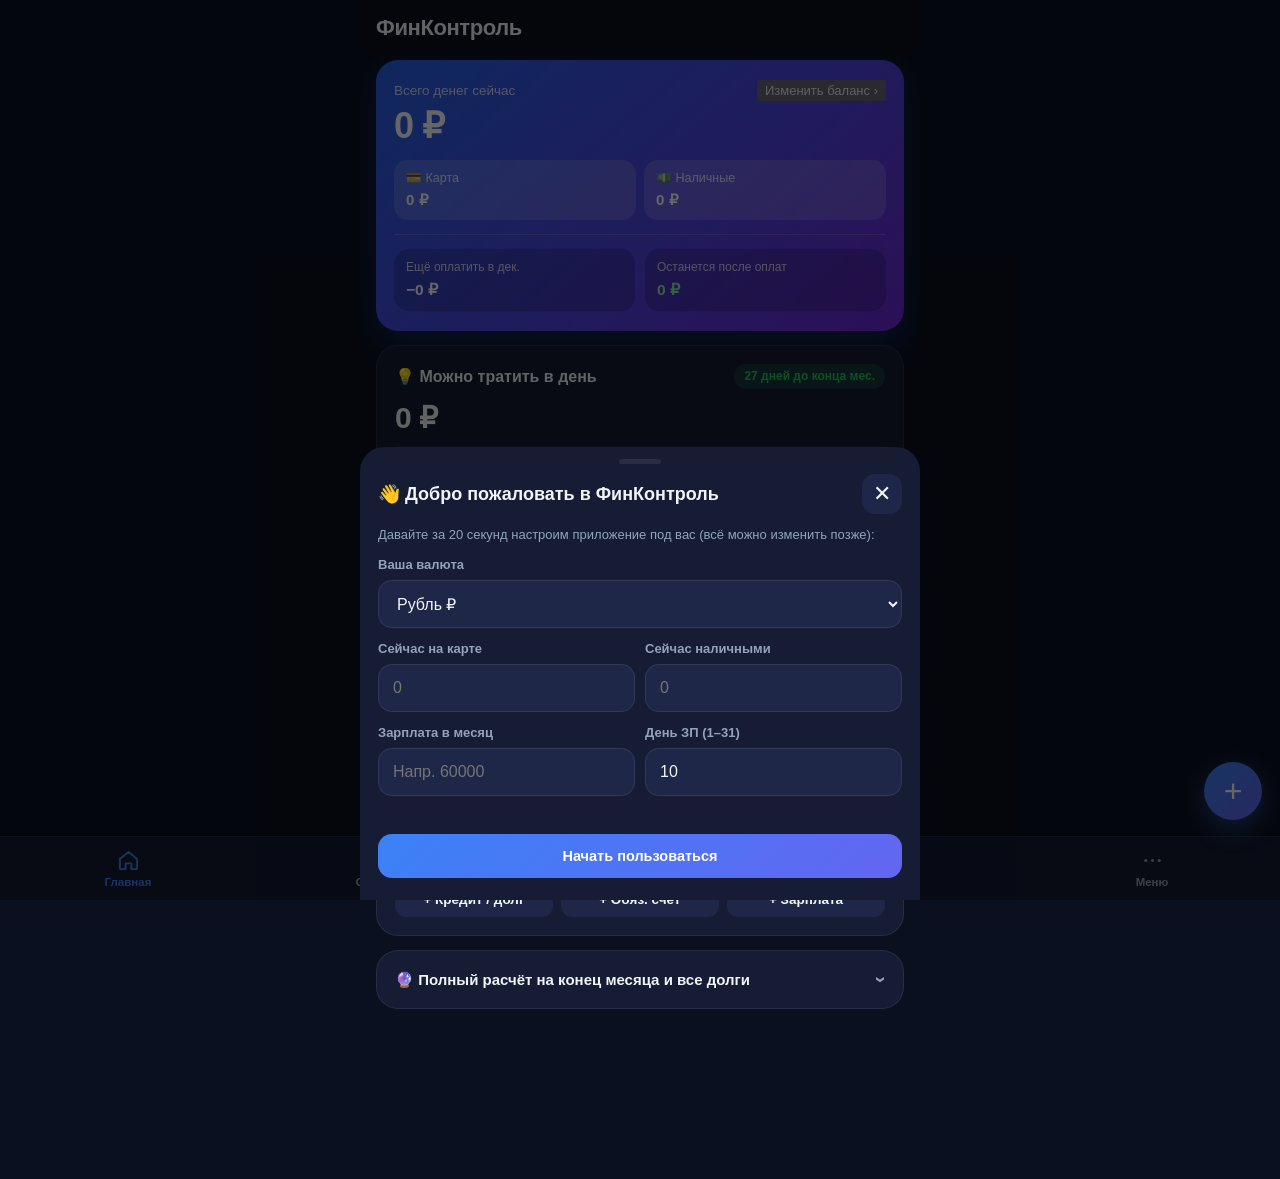
==== commit 2bfd2197: "Add files via upload" ====
--- a/index.html
+++ b/index.html
@@ -14,7 +14,7 @@
   <link rel="icon" href="icon.svg" type="image/svg+xml">
   <link rel="apple-touch-icon" href="icon.svg">
   <title>ФинКонтроль</title>
-  <link rel="stylesheet" href="styles.css?v=2">
+  <link rel="stylesheet" href="styles.css?v=25">
 </head>
 <body>
   <div id="app">
@@ -62,8 +62,8 @@
   <div id="lock" class="lock hidden"></div>
   <div id="printArea"></div>
 
-  <script src="core.js?v=2"></script>
-  <script src="views.js?v=2"></script>
-  <script src="app.js?v=2"></script>
+  <script src="core.js?v=25"></script>
+  <script src="views.js?v=25"></script>
+  <script src="app.js?v=25"></script>
 </body>
 </html>
